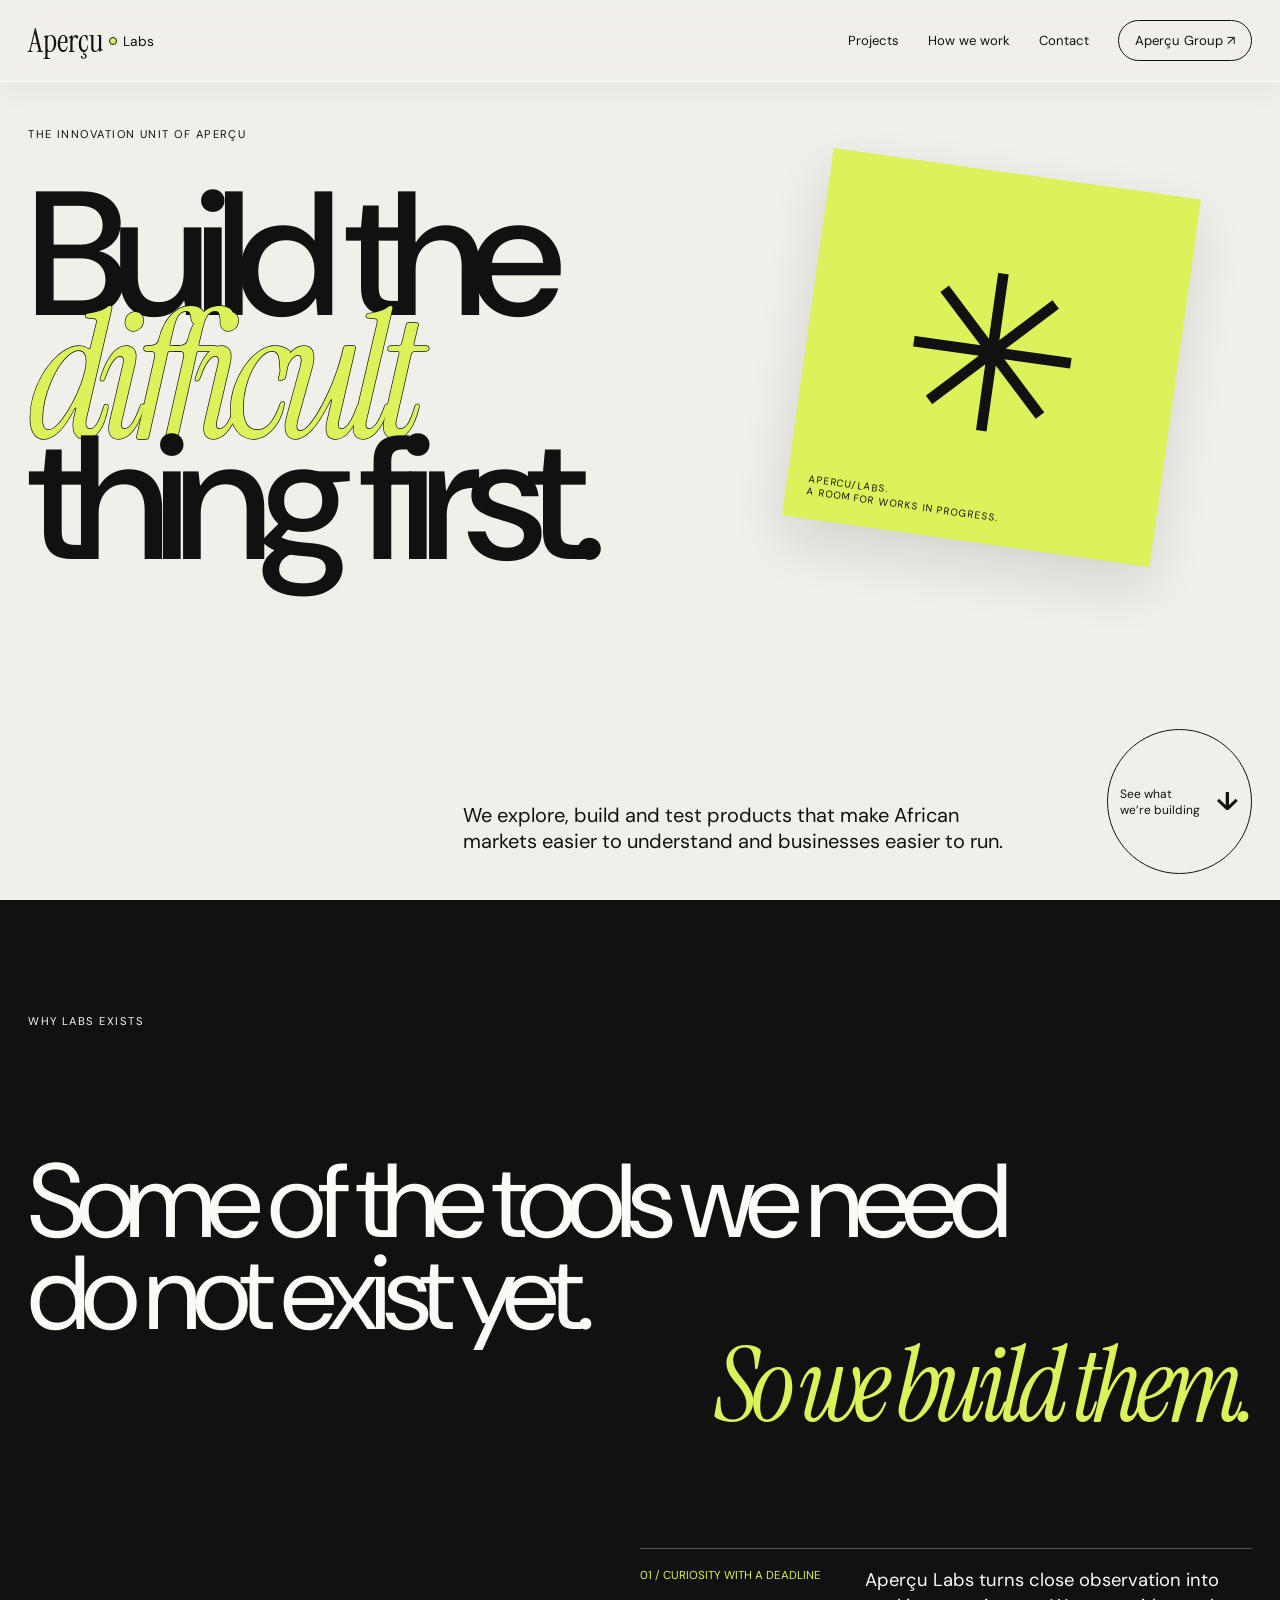
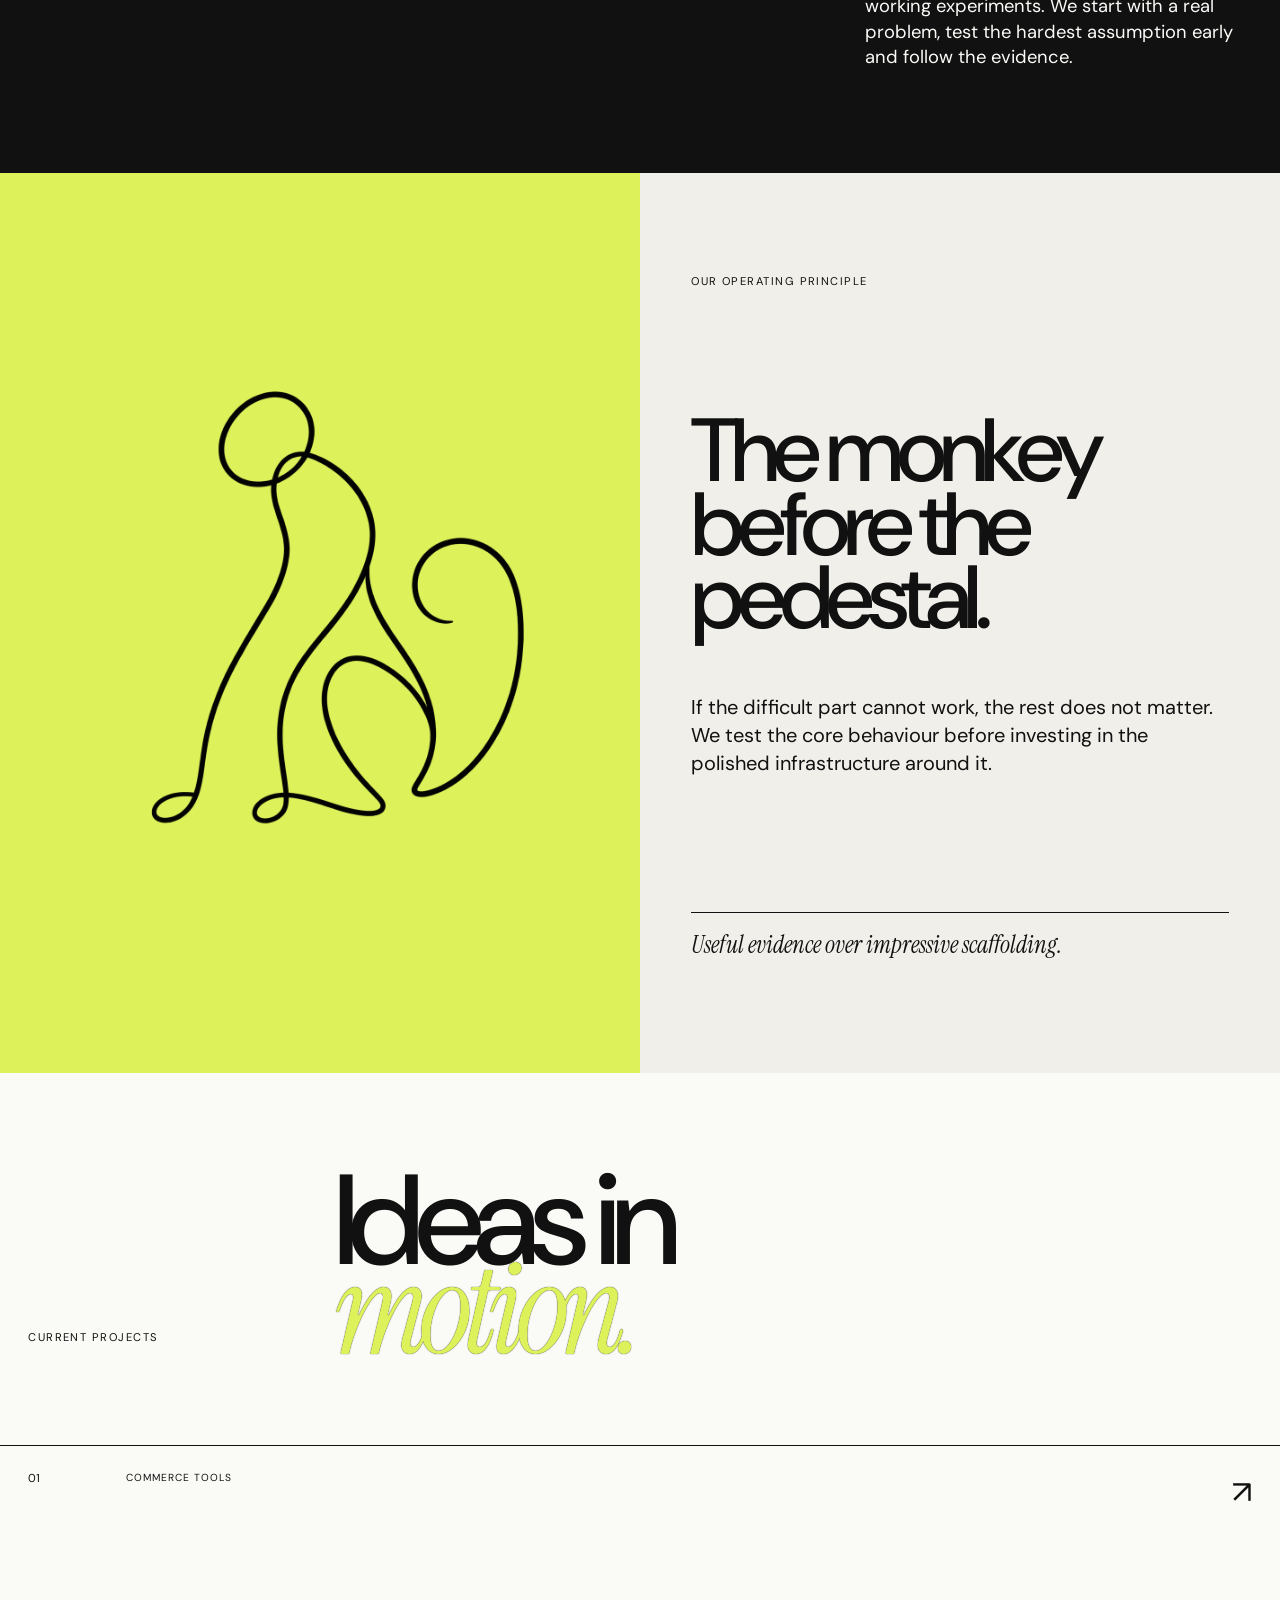
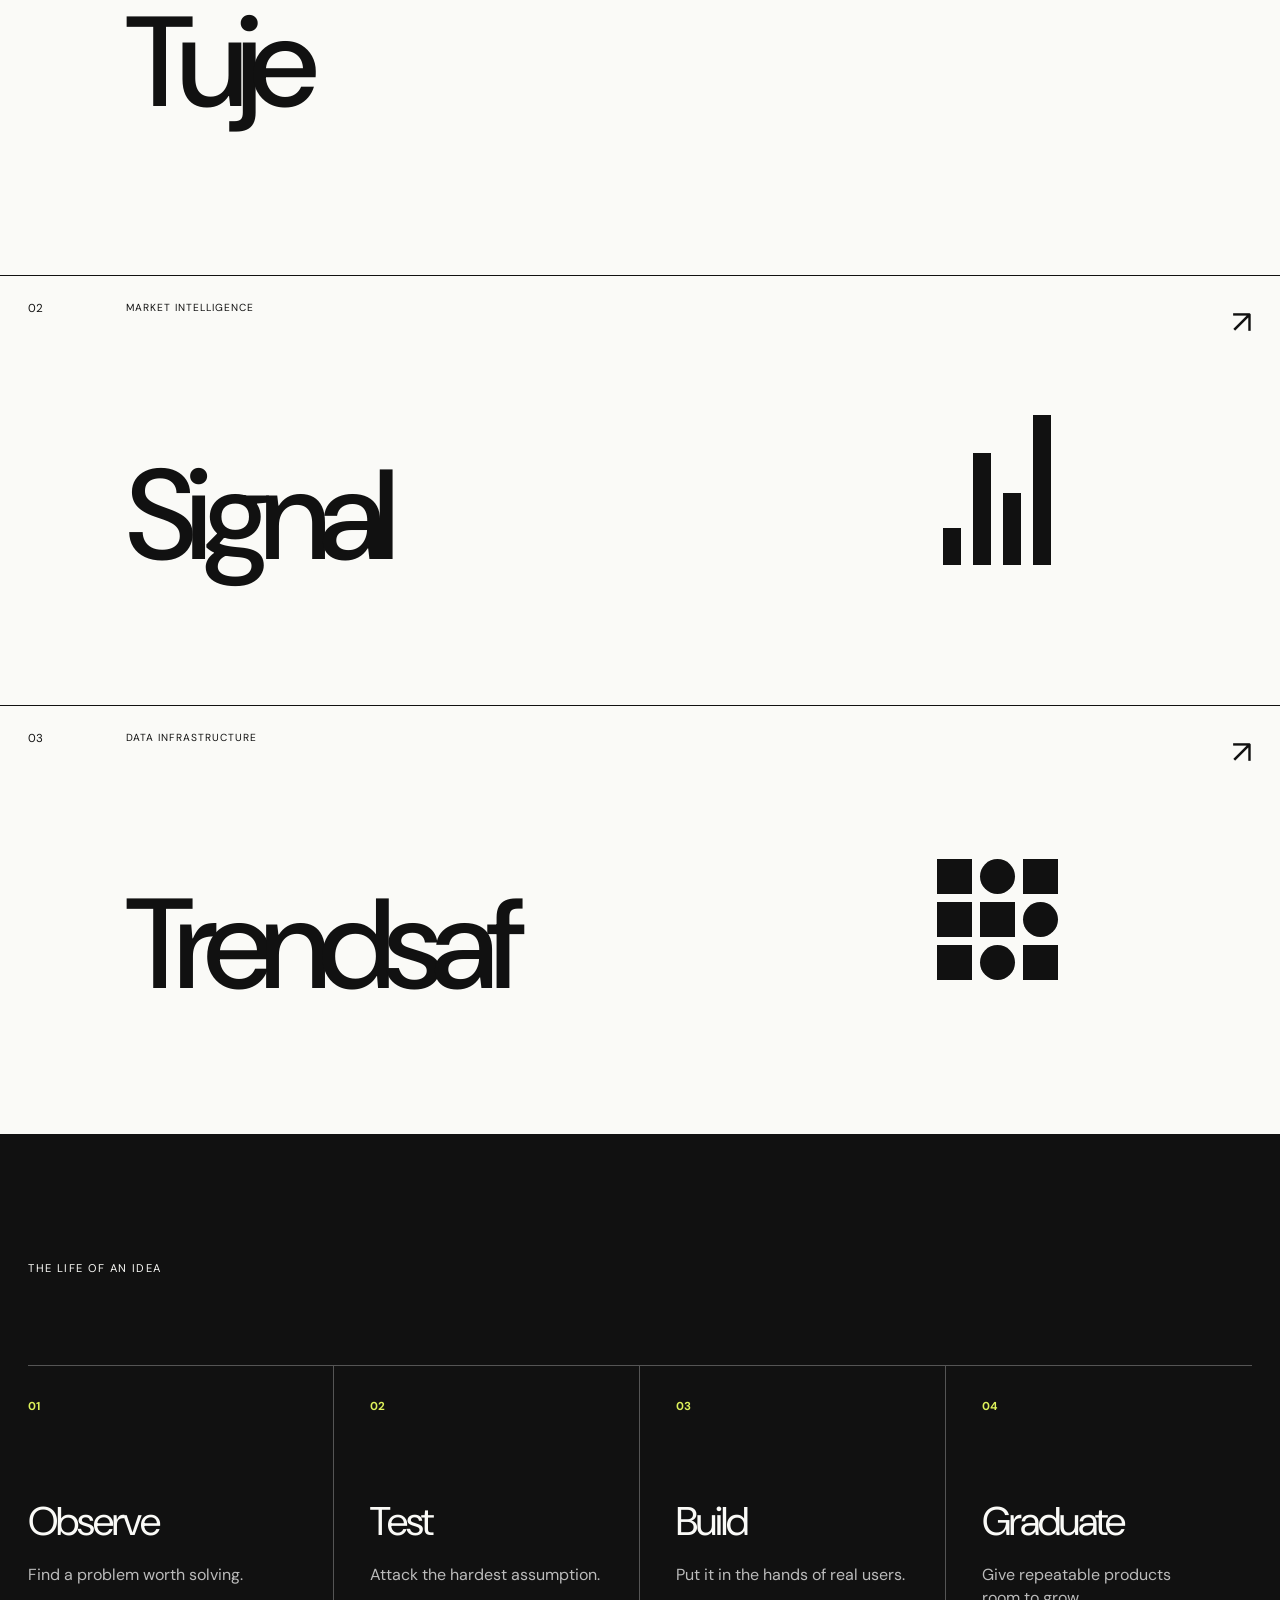
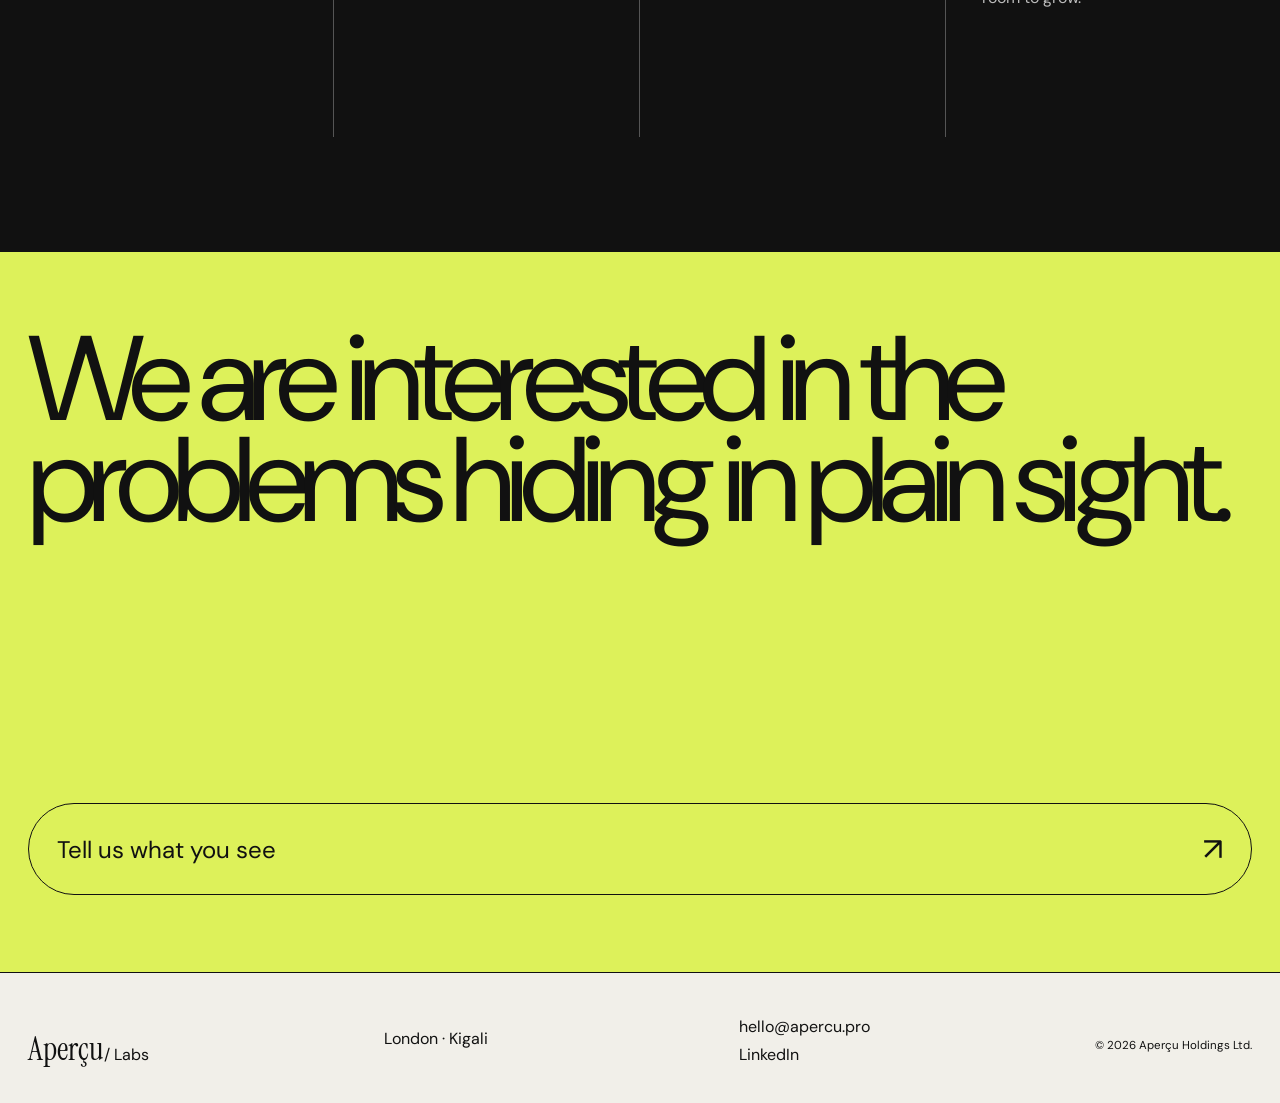
==== labs/index.html @ f7fb2070 "Add files via upload" ====
<!doctype html>
<html lang="en">
<head>
  <meta charset="UTF-8">
  <meta name="viewport" content="width=device-width, initial-scale=1">
  <meta name="description" content="Aperçu Labs builds and tests useful products for African markets.">
  <title>Aperçu Labs — Build the difficult thing first</title>
  <link rel="preconnect" href="https://fonts.googleapis.com">
  <link rel="preconnect" href="https://fonts.gstatic.com" crossorigin>
  <link href="https://fonts.googleapis.com/css2?family=DM+Sans:wght@400;500;600&family=Instrument+Serif:ital@0;1&display=swap" rel="stylesheet">
  <link rel="stylesheet" href="assets/styles.css">
</head>
<body>
  <header class="site-header">
    <a class="wordmark" href="https://apercu.pro" aria-label="Aperçu home">Aperçu</a>
    <div class="division"><span></span>Labs</div>
    <button class="menu-button" aria-expanded="false" aria-controls="site-nav">Menu</button>
    <nav id="site-nav" aria-label="Page navigation">
      <a href="#projects">Projects</a>
      <a href="#method">How we work</a>
      <a href="mailto:hello@apercu.pro">Contact</a>
      <a class="back-link" href="https://apercu.pro">Aperçu Group ↗</a>
    </nav>
  </header>

  <main>
    <section class="hero">
      <div class="hero-kicker">The innovation unit of Aperçu</div>
      <h1>Build the<br><em>difficult</em><br>thing first.</h1>
      <div class="hero-foot">
        <p>We explore, build and test products that make African markets easier to understand and businesses easier to run.</p>
        <a class="disc-link" href="#projects"><span>See what<br>we’re building</span><b>↓</b></a>
      </div>
      <div class="lime-card" aria-hidden="true"><span>✳</span><small>apercu/labs.<br>A room for works in progress.</small></div>
    </section>

    <section class="statement" id="method">
      <p class="section-label">Why Labs exists</p>
      <div class="statement-copy">
        <p>Some of the tools we need<br>do not exist yet.</p>
        <p class="accent-line">So we build them.</p>
      </div>
      <div class="statement-note">
        <span>01 / Curiosity with a deadline</span>
        <p>Aperçu Labs turns close observation into working experiments. We start with a real problem, test the hardest assumption early and follow the evidence.</p>
      </div>
    </section>

    <section class="principle">
      <div class="principle-graphic" aria-hidden="true">
        <img class="abstract-line" src="assets/abstract-line.png" alt="">
      </div>
      <div class="principle-copy">
        <p class="section-label">Our operating principle</p>
        <h2>The monkey<br>before the pedestal.</h2>
        <p>If the difficult part cannot work, the rest does not matter. We test the core behaviour before investing in the polished infrastructure around it.</p>
        <p class="aside">Useful evidence over impressive scaffolding.</p>
      </div>
    </section>

    <section class="projects" id="projects">
      <div class="projects-head">
        <p class="section-label">Current projects</p>
        <h2>Ideas in<br><i>motion.</i></h2>
      </div>
      <div class="project-list">
        <article class="project project-tuje" tabindex="0">
          <div class="project-index">01</div>
          <div class="project-main">
            <div class="project-meta"><span>Commerce tools</span></div>
            <h3>Tuje</h3>
            <p>Give every customer a reason to come back. Tuje helps small businesses know their customers, reward loyalty and turn everyday sales into lasting relationships.</p>
          </div>
          <span class="project-arrow">↗</span>
        </article>

        <article class="project project-signal" tabindex="0">
          <div class="project-index">02</div>
          <div class="project-main">
            <div class="project-meta"><span>Market intelligence</span></div>
            <h3>Signal</h3>
            <p>Institutional-quality equity intelligence that helps investors see African companies and markets with greater clarity.</p>
          </div>
          <div class="project-mark signal-lines"><span></span><span></span><span></span><span></span></div>
          <span class="project-arrow">↗</span>
        </article>

        <article class="project project-trendsaf" tabindex="0">
          <div class="project-index">03</div>
          <div class="project-main">
            <div class="project-meta"><span>Data infrastructure</span></div>
            <h3>Trendsaf</h3>
            <p>An open-core data platform for aggregating and transforming African market intelligence at scale.</p>
          </div>
          <div class="project-mark trend-grid"><span></span><span></span><span></span><span></span><span></span><span></span><span></span><span></span><span></span></div>
          <span class="project-arrow">↗</span>
        </article>
      </div>
    </section>

    <section class="journey">
      <p class="section-label">The life of an idea</p>
      <div class="journey-line">
        <div><b>01</b><h3>Observe</h3><p>Find a problem worth solving.</p></div>
        <div><b>02</b><h3>Test</h3><p>Attack the hardest assumption.</p></div>
        <div><b>03</b><h3>Build</h3><p>Put it in the hands of real users.</p></div>
        <div><b>04</b><h3>Graduate</h3><p>Give repeatable products room to grow.</p></div>
      </div>
    </section>

    <section class="closing">
      <p>We are interested in the problems hiding in plain sight.</p>
      <a href="mailto:hello@apercu.pro">Tell us what you see <span>↗</span></a>
    </section>
  </main>

  <footer>
    <div><a class="wordmark" href="https://apercu.pro">Aperçu</a><span>/ Labs</span></div>
    <p>London · Kigali</p>
    <div class="footer-links"><a href="mailto:hello@apercu.pro">hello@apercu.pro</a><a href="https://www.linkedin.com/company/apercu-pro/">LinkedIn</a></div>
    <p class="copyright">© 2026 Aperçu Holdings Ltd.</p>
  </footer>
  <script src="assets/main.js"></script>
</body>
</html>
---- labs/assets/styles.css ----
:root{--lime:#ddf15a;--ink:#111;--paper:#f1efe9;--white:#fafaf7;--line:rgba(17,17,17,.27)}
*{box-sizing:border-box}
html{scroll-behavior:smooth}
body{margin:0;background:var(--paper);color:var(--ink);font-family:"DM Sans",sans-serif;font-size:16px;overflow-x:hidden}
a{color:inherit;text-decoration:none}
.site-header{height:82px;padding:0 2.2vw;display:grid;grid-template-columns:auto auto 1fr;column-gap:.32rem;align-items:center;border-bottom:1px solid rgba(255,255,255,.7);position:sticky;top:0;z-index:20;background:rgba(241,239,233,.68);backdrop-filter:blur(24px) saturate(145%);box-shadow:0 8px 32px rgba(17,17,17,.04)}
.wordmark{font-family:"Instrument Serif",serif;font-size:2rem;line-height:1}
.division{display:flex;align-items:center;gap:.34rem;font-size:.86rem}
.division span{width:8px;height:8px;border-radius:50%;background:var(--lime);border:1px solid}
.site-header nav{justify-self:end;display:flex;align-items:center;gap:1.8rem;font-size:.82rem}
.back-link{border:1px solid;padding:.7rem 1rem;border-radius:100px}
.menu-button{display:none}
.hero{min-height:calc(100svh - 82px);padding:3.5vw 2.2vw 2vw;position:relative;display:flex;flex-direction:column;overflow:hidden;background:var(--paper);color:var(--ink)}
.hero-kicker,.section-label{text-transform:uppercase;letter-spacing:.13em;font-size:.7rem}
.hero h1{font-size:clamp(5rem,13.8vw,13.2rem);font-weight:500;letter-spacing:-.085em;line-height:.69;margin:6vh 0 4vh;position:relative;z-index:2}
.hero h1 em{font-family:"Instrument Serif",serif;font-weight:400;color:var(--lime);-webkit-text-stroke:1.35px var(--ink);paint-order:stroke fill;text-shadow:none}
.hero-foot{margin-top:auto;display:flex;align-items:end;justify-content:space-between;position:relative;z-index:2}
.hero-foot>p{font-size:1.25rem;line-height:1.32;max-width:550px;margin-left:34vw}
.disc-link{width:145px;height:145px;border:1px solid var(--ink);border-radius:50%;display:flex;align-items:center;justify-content:center;gap:1rem;font-size:.75rem;transition:.3s;overflow:hidden}
.disc-link b{font-size:1.6rem}
.disc-link:hover{background:var(--lime);color:var(--ink);border-color:var(--lime);transform:rotate(-5deg)}
.mu-card{position:absolute;background:var(--lime);width:29vw;height:29vw;right:8vw;top:10vh;transform:rotate(8deg);display:flex;flex-direction:column;align-items:center;justify-content:center;box-shadow:0 30px 80px rgba(0,0,0,.18)}
.mu-card>span{font-size:clamp(7rem,17vw,16rem);font-weight:600;line-height:.7}
.mu-card small{position:absolute;bottom:1.3rem;left:1.3rem;font-size:.62rem;text-transform:uppercase;letter-spacing:.1em}
.lime-card{position:absolute;z-index:1;background:var(--lime);width:29vw;height:29vw;right:8vw;top:10vh;transform:rotate(8deg);display:flex;flex-direction:column;align-items:center;justify-content:center;box-shadow:0 22px 52px rgba(17,17,17,.12);overflow:hidden}
.lime-card>span{font-size:clamp(7rem,17vw,16rem);font-weight:500;line-height:.7;animation:slow-spin 22s linear infinite}
.lime-card small{position:absolute;bottom:1.3rem;left:1.3rem;font-size:.62rem;text-transform:uppercase;letter-spacing:.1em}
@keyframes slow-spin{to{transform:rotate(360deg)}}
.statement{background:var(--ink);color:var(--white);padding:8vw 2.2vw;min-height:90vh}
.statement-copy{margin-top:10vw;font-size:clamp(3.7rem,8.2vw,8rem);line-height:.88;letter-spacing:-.07em}
.statement-copy p{margin:0}
.statement-copy .accent-line{font-family:"Instrument Serif";font-style:italic;color:var(--lime);text-align:right}
.statement-note{margin:9vw 0 0 50%;display:grid;grid-template-columns:1fr 2fr;gap:2rem;border-top:1px solid #555;padding-top:1.2rem}
.statement-note span{font-size:.72rem;color:var(--lime);text-transform:uppercase}
.statement-note p{font-size:1.15rem;line-height:1.4;margin:0}
.principle{display:grid;grid-template-columns:1fr 1fr;min-height:100vh}
.principle-graphic{background:var(--lime);display:flex;flex-direction:column;align-items:center;justify-content:center;overflow:hidden}
.monkey{font-size:17rem;font-weight:600;line-height:.65;transform:translateY(15px)}
.abstract-line{display:block;width:min(72%,460px);height:auto;object-fit:contain}
.principle-copy{padding:7vw 4vw;display:flex;flex-direction:column}
.principle-copy h2{font-size:clamp(4rem,7vw,7.5rem);letter-spacing:-.07em;line-height:.82;font-weight:500;margin:auto 0 3vw}
.principle-copy>p:not(.section-label):not(.aside){font-size:1.25rem;line-height:1.4;max-width:540px}
.aside{margin-top:auto;border-top:1px solid;padding-top:1rem;font-family:"Instrument Serif";font-size:1.5rem;font-style:italic}
.projects{background:var(--white);padding-top:8vw}
.projects-head{padding:0 2.2vw 7vw;display:grid;grid-template-columns:1fr 3fr;align-items:end}
.projects-head h2{font-size:clamp(5rem,10vw,10rem);line-height:.7;letter-spacing:-.075em;font-weight:500;margin:0}
.projects-head h2 i{font-family:"Instrument Serif";font-weight:400;color:var(--lime);text-shadow:0 0 1px var(--ink)}
.project{min-height:430px;border-top:1px solid;display:grid;grid-template-columns:8% 52% 1fr auto;padding:2vw 2.2vw;position:relative;overflow:hidden;transition:background .3s}
.project:last-child{border-bottom:1px solid}
.project:hover,.project:focus{background:var(--lime);outline:0}
.project-index{font-size:.72rem}
.project-main{display:flex;flex-direction:column}
.project-meta{display:flex;gap:1.5rem;text-transform:uppercase;letter-spacing:.1em;font-size:.64rem}
.status{display:flex;align-items:center;gap:.4rem}
.status i{width:8px;height:8px;border-radius:50%;background:#1fc75a}
.status.paused i{background:#777}
.project h3{font-size:clamp(5rem,10vw,10rem);letter-spacing:-.085em;line-height:.75;font-weight:500;margin:auto 0 2rem}
.project-main>p{max-width:540px;font-size:1.1rem;line-height:1.35;opacity:0;transform:translateY(16px);transition:opacity .3s,transform .3s}
.project:hover .project-main>p,.project:focus .project-main>p{opacity:1;transform:translateY(0)}
.project-mark{align-self:center;justify-self:center;font-size:11rem;font-weight:600}
.project-arrow{font-size:2rem;grid-column:4}
.signal-lines{display:flex;align-items:end;gap:12px;height:150px}
.signal-lines span{display:block;width:18px;background:var(--ink)}
.signal-lines span:nth-child(1){height:25%}
.signal-lines span:nth-child(2){height:75%}
.signal-lines span:nth-child(3){height:48%}
.signal-lines span:nth-child(4){height:100%}
.trend-grid{display:grid;grid-template-columns:repeat(3,35px);gap:8px}
.trend-grid span{width:35px;height:35px;background:var(--ink)}
.trend-grid span:nth-child(2),.trend-grid span:nth-child(6),.trend-grid span:nth-child(8){border-radius:50%}
.journey{padding:9vw 2.2vw;background:var(--ink);color:var(--white)}
.journey-line{display:grid;grid-template-columns:repeat(4,1fr);margin-top:7vw;border-top:1px solid #555}
.journey-line>div{padding:1.75rem 2.25rem 7rem;border-right:1px solid #555}
.journey-line>div:first-child{padding-left:0}
.journey-line>div:last-child{border-right:0;padding-right:0}
.journey-line b{color:var(--lime);font-size:.72rem}
.journey-line h3{font-size:2.5rem;font-weight:400;letter-spacing:-.05em;margin:5rem 0 1rem}
.journey-line p{color:#bbb;max-width:230px;line-height:1.45}
.closing{background:var(--lime);min-height:80vh;padding:6vw 2.2vw;display:flex;flex-direction:column;justify-content:space-between}
.closing p{font-size:clamp(4rem,9.4vw,9.5rem);line-height:.84;letter-spacing:-.075em;margin:0;max-width:1200px}
.closing a{border:1px solid;padding:1.5rem 1.75rem;border-radius:100px;display:flex;justify-content:space-between;align-items:center;font-size:1.5rem;transition:background .25s,color .25s}
.closing a:hover,.closing a:focus{background:var(--ink);color:var(--lime);outline:0}
.closing a span{font-size:2rem}
footer{padding:3vw 2.2vw;display:grid;grid-template-columns:1fr 1fr 1fr auto;align-items:end;border-top:1px solid}
.footer-links{display:flex;flex-direction:column;gap:.4rem}
.copyright{font-size:.72rem}
@media(max-width:800px){.site-header{height:68px;grid-template-columns:auto 1fr auto}
.menu-button{display:block;background:none;border:0;font:inherit;font-size:.8rem}
.site-header nav{display:none;position:absolute;top:68px;left:0;right:0;background:var(--paper);padding:2rem;flex-direction:column;align-items:flex-start;border-bottom:1px solid;font-size:1.2rem}
.site-header nav.open{display:flex}
.hero{min-height:calc(100svh - 68px);padding:7vw 5vw}
.hero h1{font-size:19vw;line-height:.76;margin-top:15vh}
.lime-card{width:50vw;height:50vw;right:-10vw;top:7vh}
.lime-card small{display:none}
.hero-foot>p{margin:0;max-width:62%;font-size:1rem}
.disc-link{position:relative;width:116px;height:116px;flex:0 0 116px;padding:1.15rem;gap:0;justify-content:center;font-size:.68rem;line-height:1.12;text-align:center}
.disc-link b{position:absolute;right:.7rem;bottom:.45rem;font-size:1.35rem}
.statement{padding:18vw 5vw}
.statement-copy{margin-top:30vw;font-size:14vw}
.statement-note{margin:25vw 0 0;grid-template-columns:1fr}
.principle{grid-template-columns:1fr}
.principle-graphic{min-height:70vh}
.principle-copy{min-height:80vh;padding:15vw 5vw}
.monkey{font-size:14rem}
.abstract-line{width:min(80%,400px)}
.projects-head{padding:18vw 5vw 12vw;grid-template-columns:1fr}
.projects-head h2{font-size:22vw;margin:12vw 0}
.project{grid-template-columns:10% 1fr auto;min-height:520px;padding:6vw 5vw}
.project-main{grid-column:2}
.project-mark{position:absolute;right:6vw;bottom:7vw;font-size:7rem;opacity:.15}
.project h3{font-size:19vw}
.project-main>p{opacity:1;transform:none}
.project-arrow{grid-column:3}
.journey{padding:18vw 5vw}
.journey-line{grid-template-columns:1fr 1fr}
.journey-line h3{margin-top:3rem}
.journey-line>div{padding:1.5rem 1.25rem 3rem}
.journey-line>div:nth-child(odd){padding-left:0}
.journey-line>div:nth-child(even){padding-right:0}
.journey-line>div:nth-child(2){border-right:0}
.journey-line>div:nth-child(n+3){border-top:1px solid #555}
.closing{min-height:70vh;padding:12vw 5vw}
.closing p{font-size:16vw}
footer{padding:10vw 5vw;grid-template-columns:1fr;gap:1rem}
footer>.footer-links{margin-top:2rem}
.copyright{grid-column:auto;margin-top:2rem}
}
@media(prefers-reduced-motion:reduce){html{scroll-behavior:auto}.lime-card>span{animation:none}
}
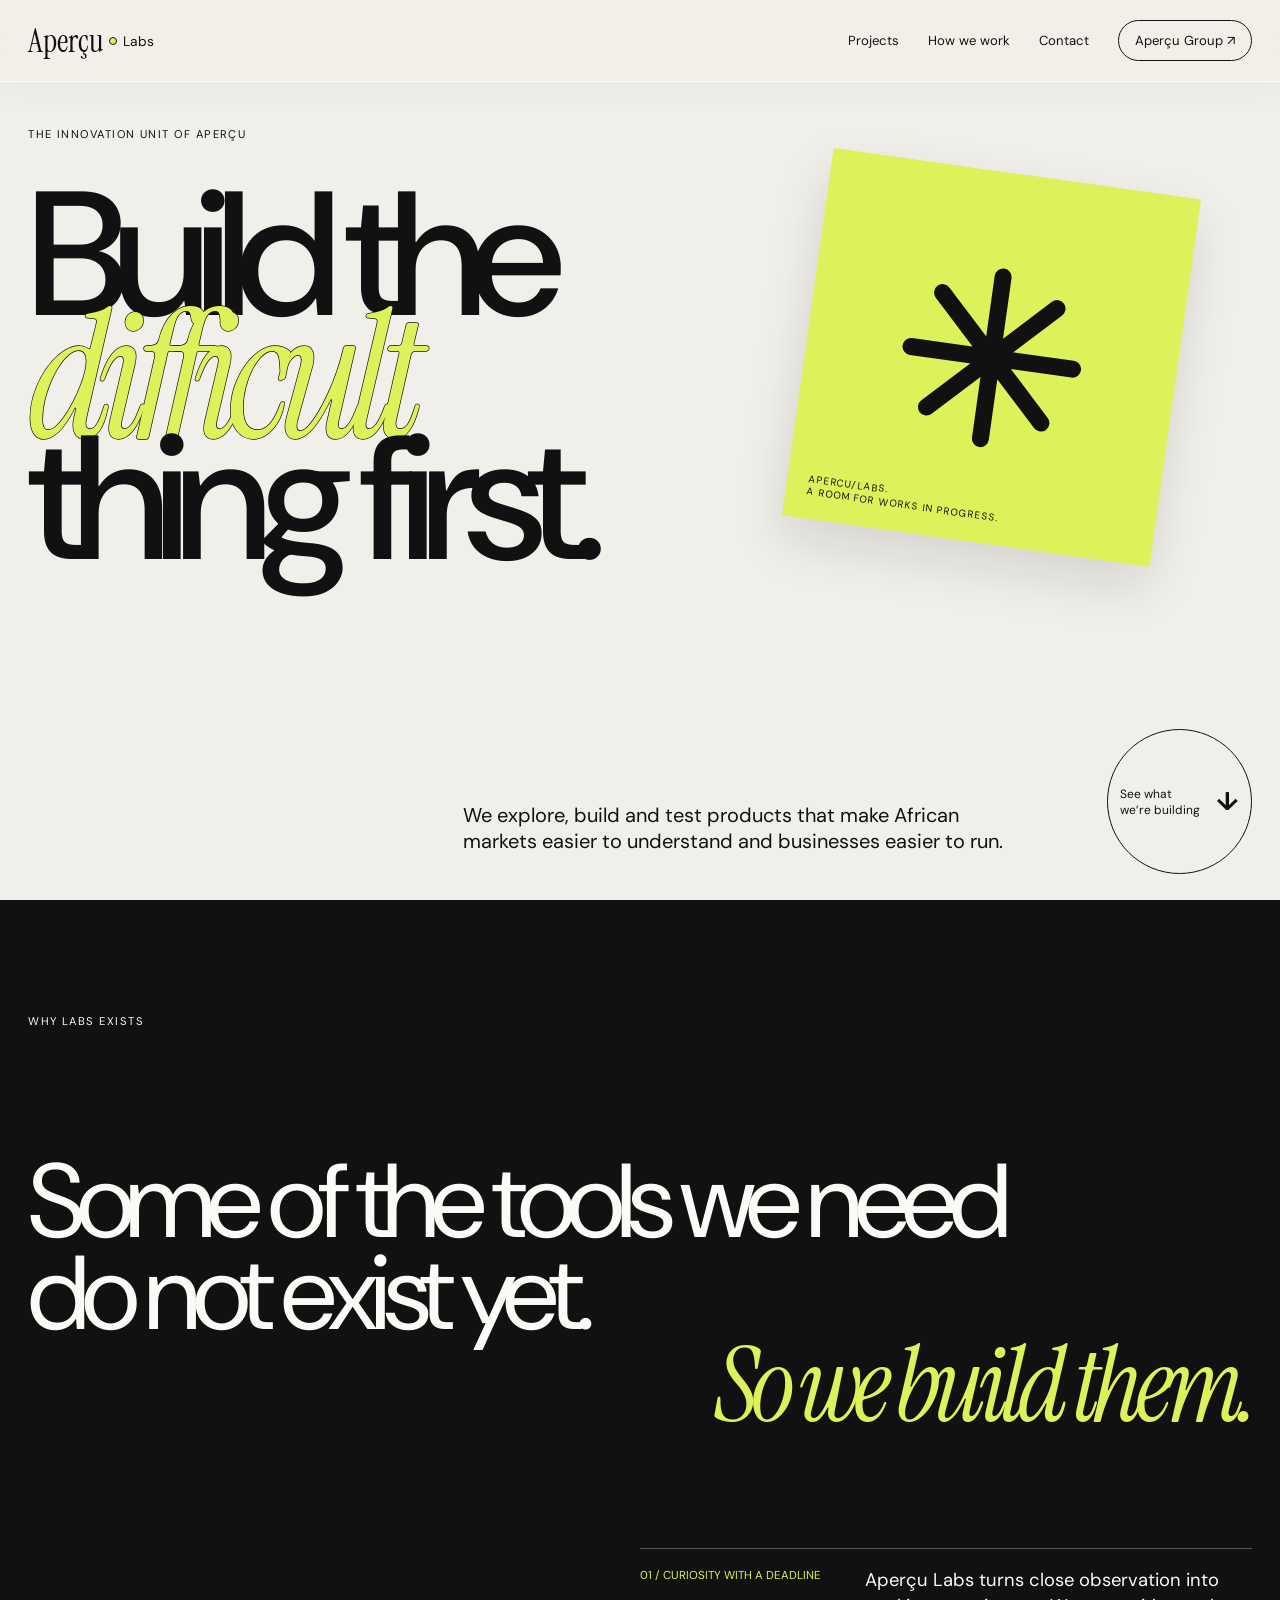
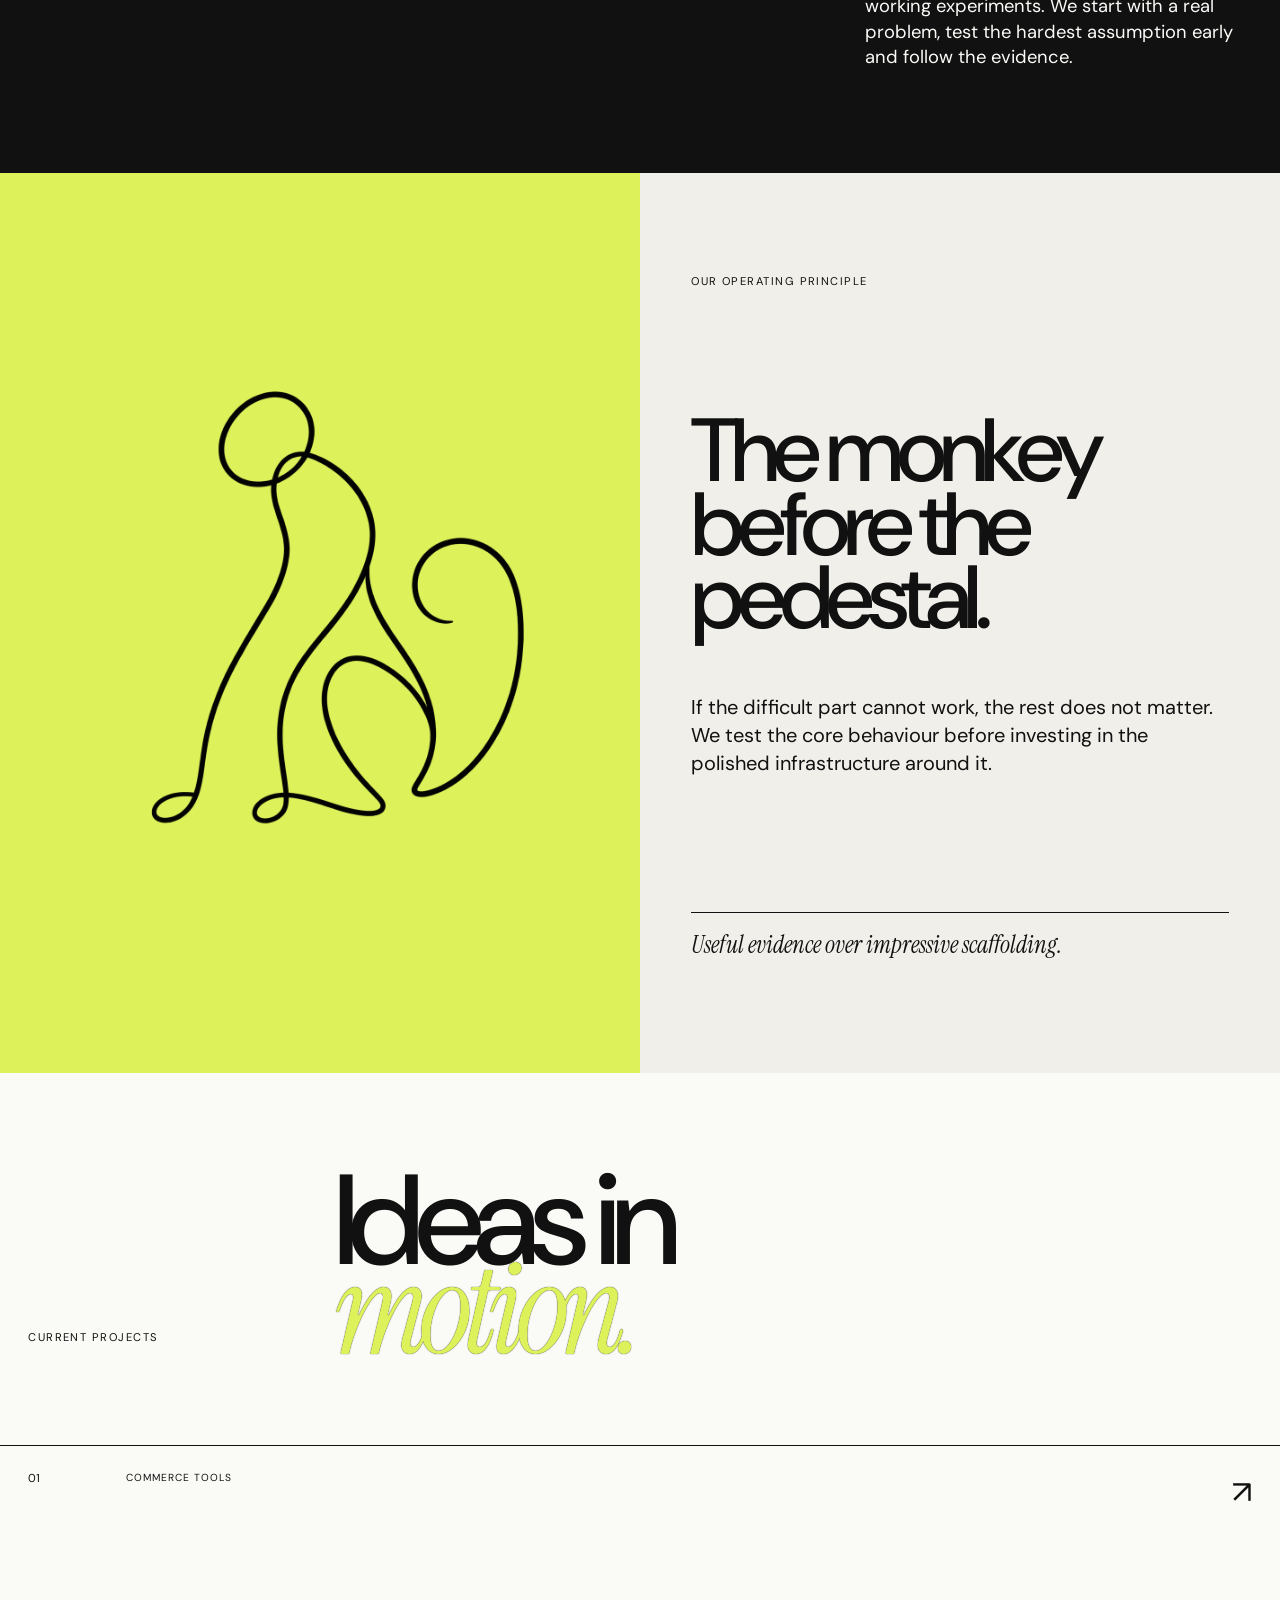
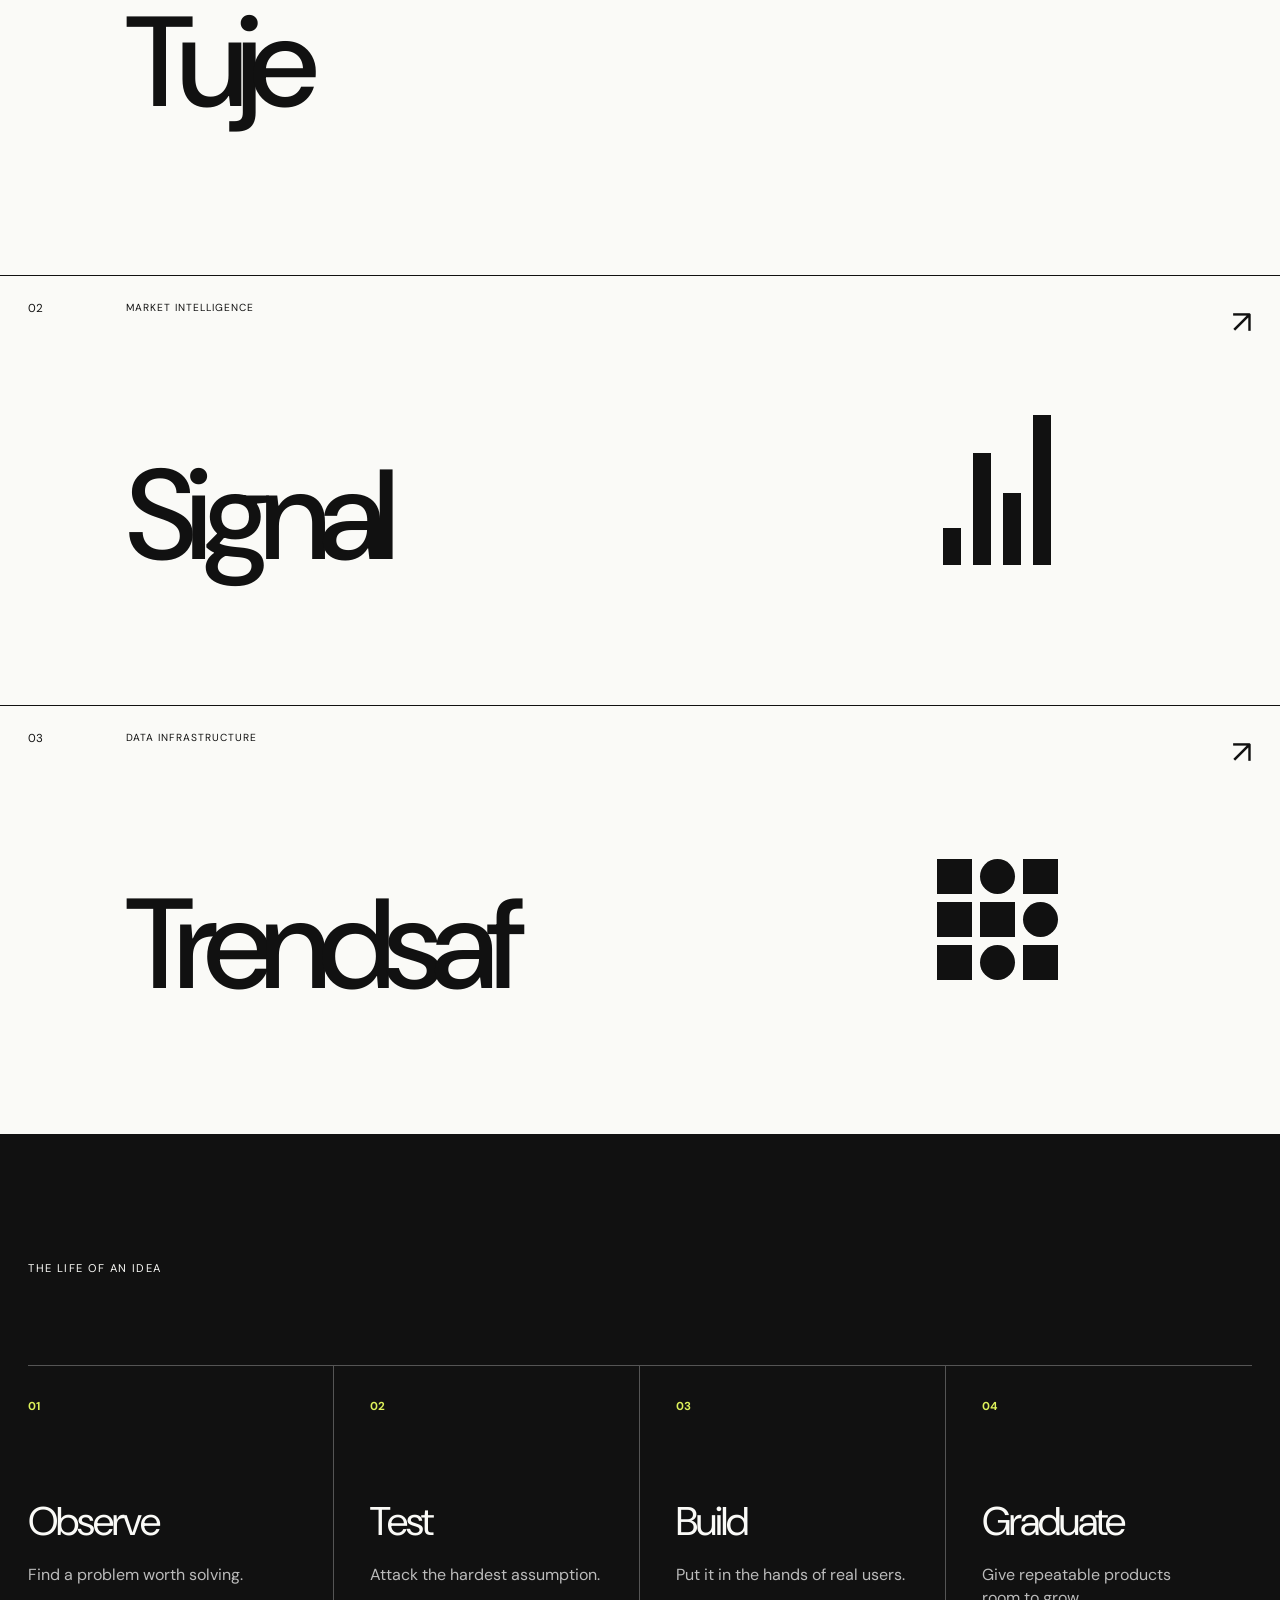
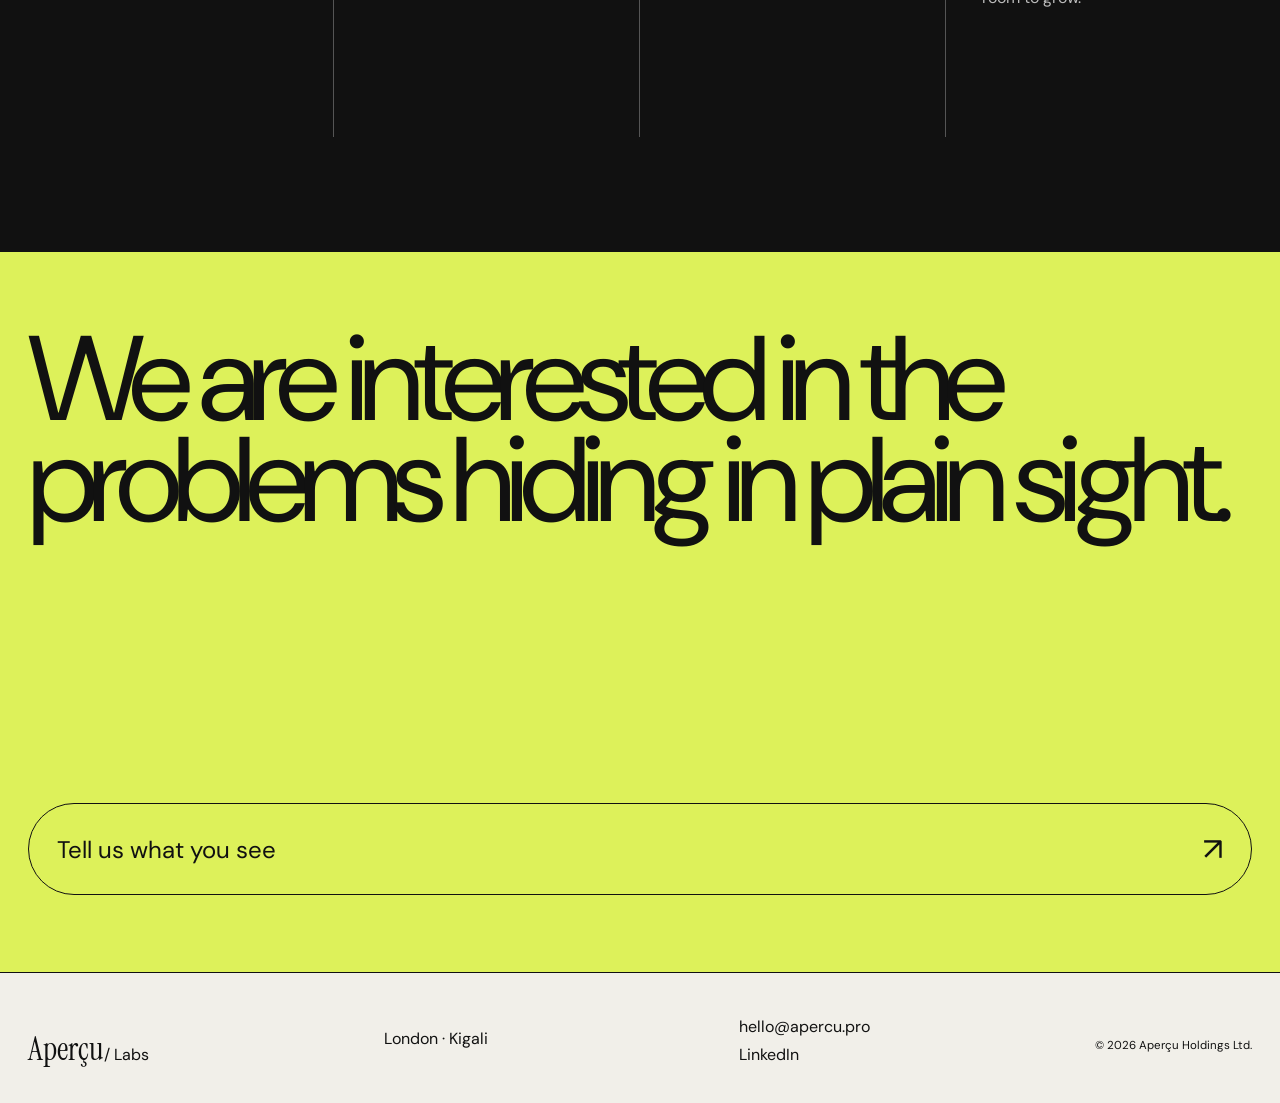
==== commit 477a491d: "Uploaded new files to replace old apercu website Website update 2.0 is live" ====
--- a/labs/index.html
+++ b/labs/index.html
@@ -5,6 +5,7 @@
   <meta name="viewport" content="width=device-width, initial-scale=1">
   <meta name="description" content="Aperçu Labs builds and tests useful products for African markets.">
   <title>Aperçu Labs — Build the difficult thing first</title>
+  <link rel="icon" type="image/svg+xml" href="favicon.svg">
   <link rel="preconnect" href="https://fonts.googleapis.com">
   <link rel="preconnect" href="https://fonts.gstatic.com" crossorigin>
   <link href="https://fonts.googleapis.com/css2?family=DM+Sans:wght@400;500;600&family=Instrument+Serif:ital@0;1&display=swap" rel="stylesheet">
@@ -31,7 +32,7 @@
         <p>We explore, build and test products that make African markets easier to understand and businesses easier to run.</p>
         <a class="disc-link" href="#projects"><span>See what<br>we’re building</span><b>↓</b></a>
       </div>
-      <div class="lime-card" aria-hidden="true"><span>✳</span><small>apercu/labs.<br>A room for works in progress.</small></div>
+      <div class="lime-card" aria-hidden="true"><span><svg viewBox="0 0 64 64"><g fill="none" stroke="currentColor" stroke-width="5" stroke-linecap="round"><path d="M32 8v48M8 32h48M15 15l34 34M49 15 15 49"/></g></svg></span><small>apercu/labs.<br>A room for works in progress.</small></div>
     </section>
 
     <section class="statement" id="method">
--- a/labs/assets/styles.css
+++ b/labs/assets/styles.css
@@ -23,7 +23,7 @@
 .mu-card>span{font-size:clamp(7rem,17vw,16rem);font-weight:600;line-height:.7}
 .mu-card small{position:absolute;bottom:1.3rem;left:1.3rem;font-size:.62rem;text-transform:uppercase;letter-spacing:.1em}
 .lime-card{position:absolute;z-index:1;background:var(--lime);width:29vw;height:29vw;right:8vw;top:10vh;transform:rotate(8deg);display:flex;flex-direction:column;align-items:center;justify-content:center;box-shadow:0 22px 52px rgba(17,17,17,.12);overflow:hidden}
-.lime-card>span{font-size:clamp(7rem,17vw,16rem);font-weight:500;line-height:.7;animation:slow-spin 22s linear infinite}
+.lime-card>span{font-size:clamp(7rem,17vw,16rem);font-weight:500;line-height:.7;animation:slow-spin 22s linear infinite}.lime-card>span svg{display:block;width:clamp(7rem,17vw,16rem);height:auto}
 .lime-card small{position:absolute;bottom:1.3rem;left:1.3rem;font-size:.62rem;text-transform:uppercase;letter-spacing:.1em}
 @keyframes slow-spin{to{transform:rotate(360deg)}}
 .statement{background:var(--ink);color:var(--white);padding:8vw 2.2vw;min-height:90vh}
